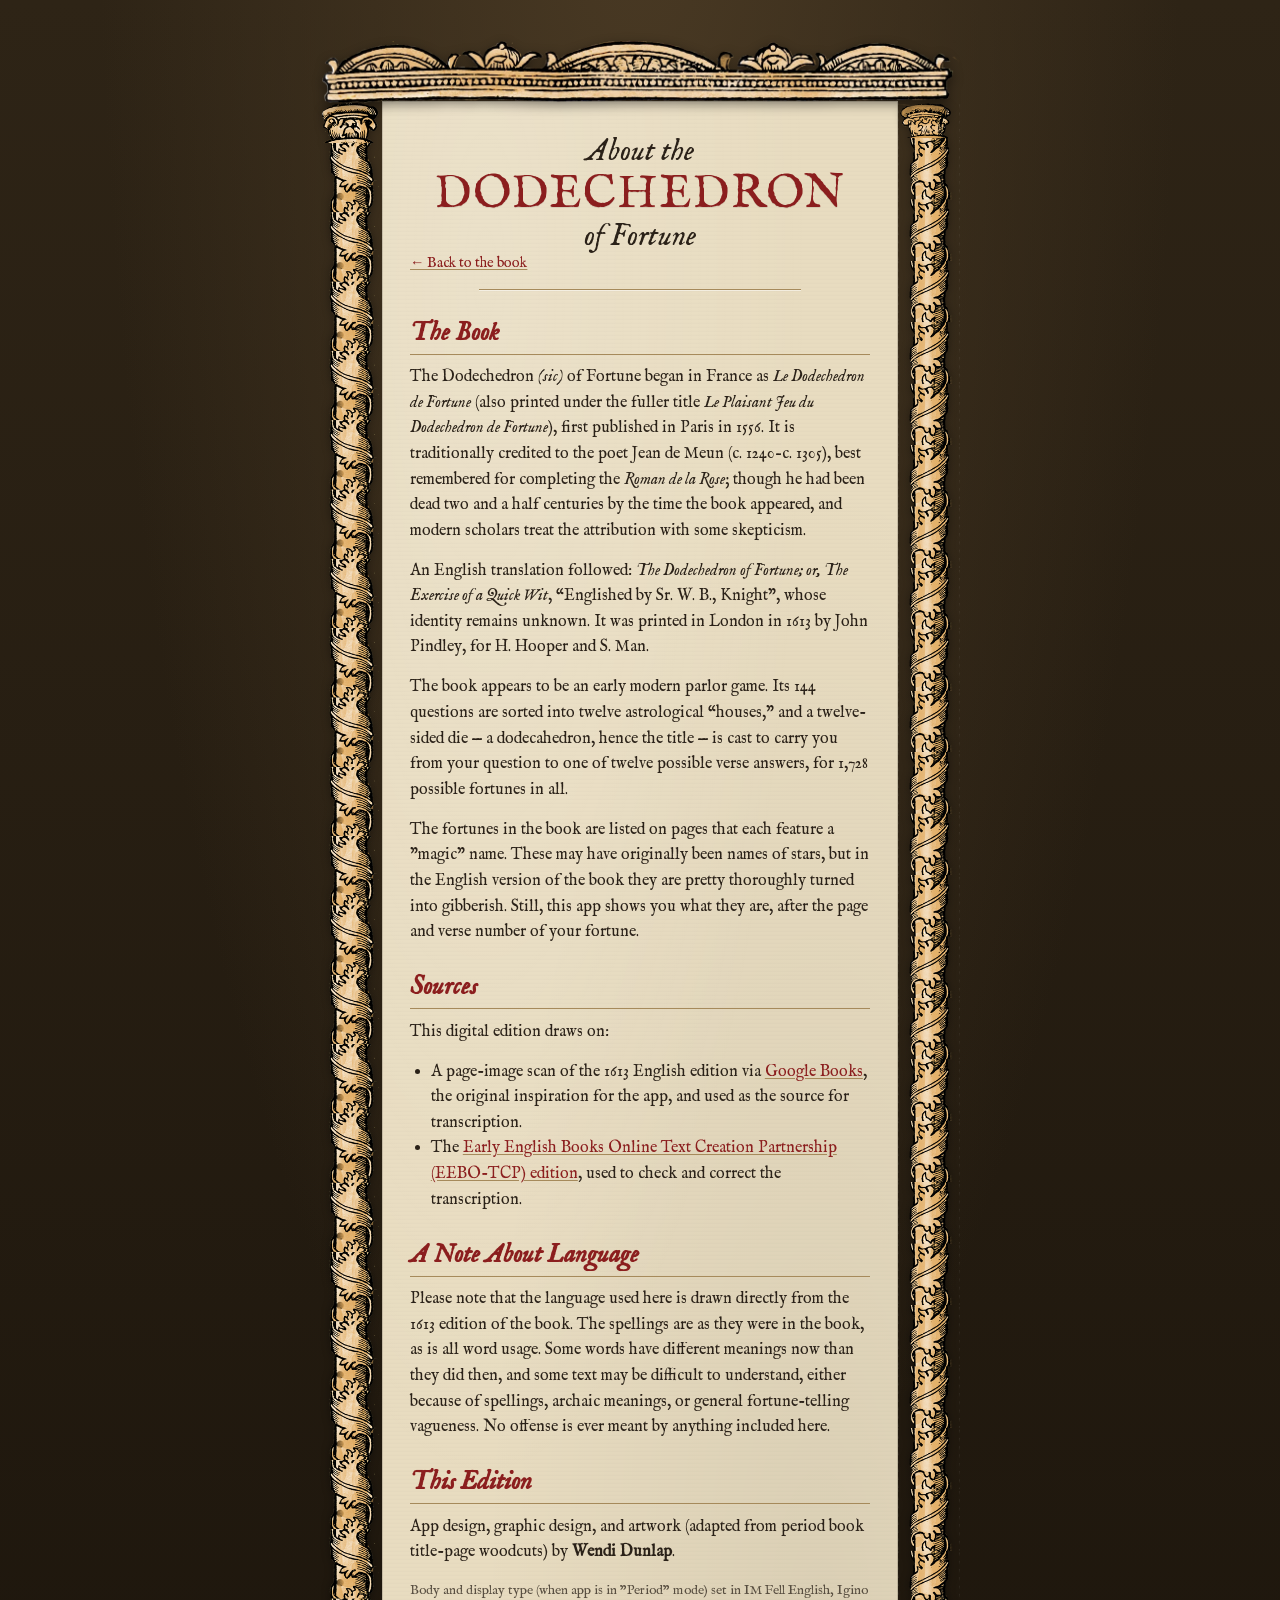
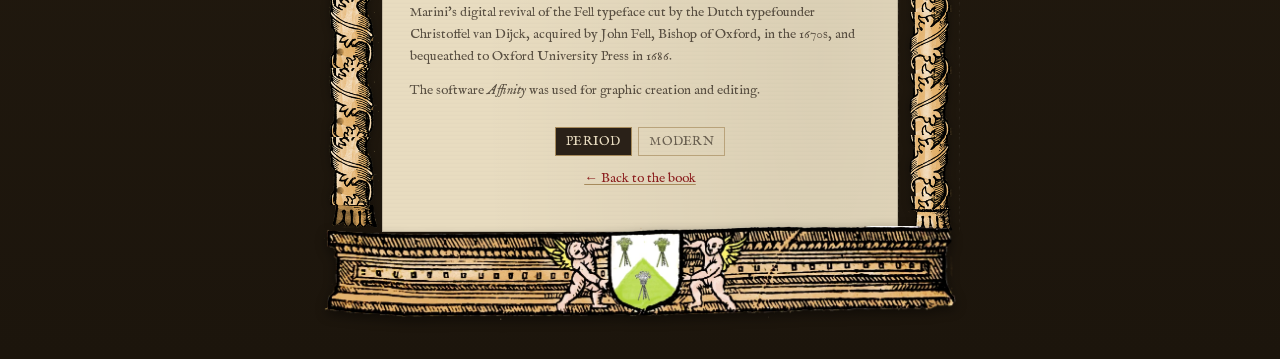
==== credits.html @ a0581f42 "Original upload of project files" ====
<!DOCTYPE html>
<html lang="en">

<head>
    <meta charset="UTF-8">
    <meta name="viewport" content="width=device-width, initial-scale=1">
    <title>About &amp; Credits — The Dodechedron of Fortune</title>
    <link rel="stylesheet" href="dodec1.css">
    <link rel="manifest" href="manifest.json">
    <meta name="theme-color" content="#2e2416">
    <link rel="apple-touch-icon" href="icons/apple-touch-icon.png">

</head>

<body>
    <div id="frame">
        <img id="cornice-top" src="assets/cornice-top.webp" alt="">

        <div id="colonnade">
            <div class="column column-left" aria-hidden="true">
                <img class="col-cap" src="assets/column-left-cap.png" alt="">
                <div class="col-shaft"></div>
                <img class="col-foot" src="assets/column-left-foot.png" alt="">
            </div>

            <div id="container">
                <h1 class="title">
                    <span class="title-line--display">About the</span>
                    <span class="title-line--wordmark">Dodechedron</span>
                    <span class="title-line--display">of Fortune</span>
                </h1>

                <p class="back-link"><a href="dodec1.html">&larr; Back to the book</a></p>

                <hr class="rule" />

                <div class="credits-section">
                    <h2>The Book</h2>
                    <p>
                        The Dodechedron <em>(sic)</em> of Fortune began in France as <em>Le Dodechedron de Fortune</em>
                        (also printed under the fuller title <em>Le Plaisant Jeu du Dodechedron de
                        Fortune</em>), first published in Paris in 1556. It is traditionally credited to the poet Jean de Meun (c.&nbsp;1240&ndash;c.&nbsp;1305),
                        best remembered for completing the <em>Roman de la Rose</em>; though he had
                        been dead two and a half centuries by the time the book appeared, and modern
                        scholars treat the attribution with some skepticism.
                    </p>
                    <p>
                        An English translation followed:
                        <em>The Dodechedron of Fortune; or, The Exercise of a Quick Wit</em>, &ldquo;Englished
                        by Sr.&nbsp;W.&nbsp;B., Knight&rdquo;, whose identity remains unknown. It was printed in London in 1613 by
                        John Pindley, for H.&nbsp;Hooper and S.&nbsp;Man.
                    </p>
                    <p>
                        The book appears to be an early modern parlor game. Its 144 questions are sorted
                        into twelve astrological &ldquo;houses,&rdquo; and a twelve-sided die &mdash; a
                        dodecahedron, hence the title &mdash; is cast to carry you from your question
                        to one of twelve possible verse answers, for 1,728 possible fortunes in all.
                    </p>
		    <p>
                        The fortunes in the book are listed on pages that each feature a "magic" name. These may have originally been names of stars, but in the English version of the book they are pretty thoroughly turned into gibberish. Still, this app shows you what they are, after the page and verse number of your fortune.
                    </p>
                </div>

                <div class="credits-section">
                    <h2>Sources</h2>
                    <p>This digital edition draws on:</p>
                    <ul>
                        <li>A page-image scan of the 1613 English edition via
                            <a href="https://books.google.com/books?id=fYxmAAAAcAAJ" target="_blank" rel="noopener">Google Books</a>,
                            the original inspiration for the app, and used as the source for transcription.</li>
                        <li>The <a href="https://quod.lib.umich.edu/e/eebo2/A07461.0001.001" target="_blank" rel="noopener">Early English Books Online Text Creation Partnership (EEBO-TCP) edition</a>,
                            used to check and correct the transcription.</li>
                    </ul>
                </div>

		<div class="credits-section">
                    <h2>A Note About Language</h2>
                    <p>Please note that the language used here is drawn directly from the 1613 edition of the book. The spellings are as they were in the book, as is all word usage. Some words have different meanings now than they did then, and some text may be difficult to understand, either because of spellings, archaic meanings, or general fortune-telling vagueness. No offense is ever meant by anything included here.
                </div>

                <div class="credits-section">
                    <h2>This Edition</h2>
                    <p>
                        App design, graphic design, and artwork
                        (adapted from period book title-page woodcuts) by <strong>Wendi Dunlap</strong>.
                    </p>
                    <p class="fine-print">
                        Body and display type (when app is in "Period" mode) set in IM&nbsp;Fell English, Igino Marini's digital
                        revival of the Fell typeface cut by the Dutch typefounder
                        Christoffel van Dijck, acquired by John Fell, Bishop of Oxford, in the 1670s,
                        and bequeathed to Oxford University Press in 1686.
                    </p>
		    <p class="fine-print">
                        The software <em>Affinity</em> was used for graphic creation and editing.
                    </p>
                </div>

                <div class="toggle" role="group" aria-label="Typeface">
                    <button type="button" id="btn-blackletter" aria-pressed="true" onclick="setTypeface('blackletter')">Period</button>
                    <button type="button" id="btn-modern" aria-pressed="false" onclick="setTypeface('modern')">Modern</button>
                </div>

                <p class="colophon-link"><a href="dodec1.html">&larr; Back to the book</a></p>
            </div>

            <div class="column column-right" aria-hidden="true">
                <img class="col-cap" src="assets/column-right-cap.png" alt="">
                <div class="col-shaft"></div>
                <img class="col-foot" src="assets/column-right-foot.png" alt="">
            </div>
        </div>

        <img id="base-bottom" src="assets/base.webp" alt="">
    </div>

    <script src="typeface-toggle.js"></script>
    <script>
        window.addEventListener("DOMContentLoaded", initTypeface);
    </script>
</body>

</html>
---- dodec1.css ----
/* ===================================================================
   The Dodechedron of Fortune stylesheet
   =================================================================== */

@font-face {
  font-family: "IM Fell English";
  src: url("fonts/im-fell-english-latin-400-normal.woff2") format("woff2");
  font-weight: 400;
  font-style: normal;
  font-display: swap;
}
@font-face {
  font-family: "IM Fell English";
  src: url("fonts/im-fell-english-latin-400-italic.woff2") format("woff2");
  font-weight: 400;
  font-style: italic;
  font-display: swap;
}

:root {
  --vellum: #e8dcc0;
  --vellum-dim: #ddcda8;
  --ink: #2a2118;
  --rubric: #8b1e1e;
  --rubric-dim: #6e1717;
  --gilt: #9c7a32;
  --gilt-bright: #c39d42;
  --oak: #2e2416;
  --oak-deep: #1c150c;
  --sepia: #a68a5b;
  --display-face: "IM Fell English", Trattatello, "Iowan Old Style", Georgia, serif;
  --body-face: "IM Fell English", Trattatello, "Iowan Old Style", Georgia, serif;
  --label-tracking: 0.02em;

  --col-w: clamp(34px, 8vw, 62px);
}

/* ---- accessibility: modern typeface mode ---- */
html.modern-mode {
  --display-face: Georgia, "Times New Roman", serif;
  --body-face: Georgia, "Times New Roman", serif;
}
html.modern-mode .title-line--display,
html.modern-mode .field label,
html.modern-mode .house-label {
  font-style: normal !important;
}
html.modern-mode .magic-word { font-weight: 700; }

* { box-sizing: border-box; }

html, body {
  overflow-x: hidden;
  margin: 0;
  padding: 0;
  background: var(--oak);
  background-image:
    radial-gradient(ellipse at 50% -10%, #4a3a24 0%, transparent 60%),
    linear-gradient(var(--oak), var(--oak-deep));
  min-height: 100%;
  color: var(--ink);
  font-family: var(--body-face);
}

body {
  display: flex;
  justify-content: center;
  padding: clamp(10px, 3vw, 40px) clamp(6px, 2vw, 24px);
}

/* ---- the title-page frame: cornice / columns / base ---- */

#frame {
  width: 100%;
  max-width: 640px;
}

#cornice-top {
  width: 100%;
  display: block;
  filter: drop-shadow(0 4px 6px rgba(0,0,0,0.45));
  position: relative;
  z-index: 2;
}

#colonnade {
  display: flex;
  align-items: stretch;
  margin-top: -6px;
}

.column {
  width: var(--col-w);
  flex: none;
  display: flex;
  flex-direction: column;
  filter: drop-shadow(0 0 4px rgba(0,0,0,0.35));
}
.column img.col-cap,
.column img.col-foot {
  width: 100%;
  display: block;
  flex: none;
}
.column .col-shaft {
  flex: 1 1 auto;
  width: 100%;
  background-repeat: repeat-y;
  background-size: 100% auto;
  background-position: top center;
}
.column-left .col-shaft { background-image: url("assets/column-left-shaft-tile.png"); }
.column-right .col-shaft { background-image: url("assets/column-right-shaft-tile.png"); }

#container {
  flex: 1 1 auto;
  min-width: 0;
  position: relative;
  background: var(--vellum);
  background-image:
    repeating-linear-gradient(0deg, rgba(0,0,0,0.015) 0px, transparent 2px, transparent 4px),
    radial-gradient(ellipse at 20% 10%, rgba(255,255,255,0.15), transparent 55%),
    radial-gradient(ellipse at 85% 90%, rgba(0,0,0,0.06), transparent 55%);
  padding: clamp(16px, 4vw, 32px) clamp(14px, 3vw, 28px);
  box-shadow: inset 0 0 0 1px rgba(0,0,0,0.15);
}

#base-bottom {
  width: 100%;
  display: block;
  margin-top: -6px;
  filter: drop-shadow(0 4px 6px rgba(0,0,0,0.45));
  position: relative;
  z-index: 2;
}

/* ---- title block ---- */

h1.title {
  font-family: var(--display-face);
  text-align: center;
  line-height: 1.08;
  margin: 0.1em 0 0;
}
h1.title .title-line--display {
  display: block;
  font-style: italic;
  font-weight: 400;
  color: var(--ink);
  font-size: clamp(1.4rem, 6vw, 1.9rem);
}
h1.title .title-line--wordmark {
  display: block;
  font-style: normal;
  font-weight: 400;
  text-transform: uppercase;
  color: var(--rubric);
  font-size: clamp(1.7rem, 9.5vw, 2.9rem);
  letter-spacing: 0.02em;
  text-shadow: 0 1px 0 rgba(0,0,0,0.08);
  margin: 0.02em 0;
}

.subtitle {
  text-align: center;
  font-style: italic;
  color: var(--ink);
  font-size: 0.95rem;
  margin: 0.35em 0 0;
  opacity: 0.85;
}

.rule {
  border: none;
  border-top: 1px solid var(--sepia);
  border-bottom: 1px solid rgba(255,255,255,0.5);
  margin: 1.1em auto;
  width: 70%;
}

.rule--wide { width: 100%; }

/* ---- the consultation form ---- */

.consult {
  display: flex;
  flex-direction: column;
  gap: 1em;
  margin: 1.2em 0;
}

.field {
  display: flex;
  flex-direction: column;
  gap: 0.3em;
}

.field label {
  font-family: var(--display-face);
  color: var(--rubric);
  font-size: clamp(1.05rem, 4vw, 1.25rem);
  letter-spacing: var(--label-tracking);
}
html.modern-mode .field label {
  font-family: var(--body-face);
  font-weight: 700;
  font-style: italic;
  font-size: 1rem;
}

select {
  width: 100%;
  max-width: 100%;
  font-family: var(--body-face);
  font-size: 1.05rem;
  color: var(--ink);
  background: var(--vellum-dim);
  border: 1px solid var(--ink);
  border-radius: 0;
  padding: 0.5em 0.7em;
  box-shadow: inset 0 1px 3px rgba(0,0,0,0.18);
  appearance: none;
  -webkit-appearance: none;
  background-image: linear-gradient(45deg, transparent 50%, var(--rubric) 50%),
                     linear-gradient(135deg, var(--rubric) 50%, transparent 50%);
  background-position: calc(100% - 18px) calc(1.1em + 1px), calc(100% - 12px) calc(1.1em + 1px);
  background-size: 6px 6px, 6px 6px;
  background-repeat: no-repeat;
}
select:focus-visible,
button:focus-visible,
.toggle button:focus-visible {
  outline: 3px solid var(--gilt-bright);
  outline-offset: 2px;
}

/* ---- the cast-the-die button ---- */

.cast-wrap { display: flex; justify-content: center; margin: 1.4em 0 0.6em; }

button.cast {
  font-family: var(--display-face);
  font-size: clamp(1.2rem, 5vw, 1.5rem);
  color: var(--vellum);
  background: radial-gradient(circle at 35% 30%, var(--rubric-dim), var(--oak-deep) 78%);
  border: 2px solid var(--gilt);
  border-radius: 50%;
  width: clamp(120px, 30vw, 150px);
  aspect-ratio: 1 / 1;
  cursor: pointer;
  box-shadow: 0 4px 10px rgba(0,0,0,0.5), inset 0 0 0 3px rgba(156,122,50,0.35);
  transition: transform 0.15s ease, box-shadow 0.15s ease;
  letter-spacing: 0.02em;
}
button.cast:hover {
  transform: translateY(-2px);
  box-shadow: 0 7px 14px rgba(0,0,0,0.55), inset 0 0 0 3px rgba(195,157,66,0.55);
}
button.cast:active { transform: translateY(0); }

@media (prefers-reduced-motion: reduce) {
  button.cast, button.cast:hover { transition: none; transform: none; }
}

/* ---- the answer ---- */

.leaf {
  margin-top: 1.4em;
  padding-top: 1.2em;
  border-top: 2px double var(--ink);
  min-height: 2em;
}

#answerPage:not(:empty) {
  border: 1px solid var(--rubric);
  box-shadow: inset 0 0 0 3px var(--vellum), inset 0 0 0 4px var(--rubric-dim);
  padding: 0.9em 1.1em;
  margin-top: 0.8em;
  background: rgba(255,255,255,0.25);
}

.hero-wrap {
  display: flex;
  justify-content: center;
  margin: 1.3em 0;
}
.hero-stage {
  position: relative;
  display: inline-block;
  width: min(78%, 320px);
}
.hero-base {
  width: 100%;
  height: auto;
  display: block;
  filter: drop-shadow(0 3px 8px rgba(0,0,0,0.35));
}

/* the clickable die, positioned over the case's empty red window
   (measured as a % of the source image's own dimensions so it stays
   aligned at any display size) */
.die-hotspot {
  position: absolute;
  left: 40.0%;
  top: 19.13%;
  width: 20.0%;
  height: 19.13%;
  padding: 0;
  border: 0;
  background: transparent;
  cursor: pointer;
  -webkit-tap-highlight-color: transparent;
}
.die-hotspot img {
  width: 100%;
  height: 100%;
  object-fit: fill;
  display: block;
  pointer-events: none;
}
.die-hotspot:hover img { filter: brightness(1.08); }
.die-hotspot:focus-visible {
  outline: 3px solid var(--gilt-bright);
  outline-offset: 2px;
  border-radius: 4px;
}

.house-label {
  font-family: var(--display-face);
  color: var(--rubric);
  font-size: clamp(1.2rem, 5vw, 1.5rem);
  display: block;
  margin-bottom: 0.2em;
}

.query-text {
  font-style: italic;
  font-size: 1.05rem;
}

.category-tag {
  font-size: 0.85rem;
  color: var(--gilt);
}

.verse-text {
  font-size: clamp(1.15rem, 4.4vw, 1.4rem);
  font-style: italic;
  line-height: 1.5;
  margin: 0.9em 0 0.4em;
}

.dropcap {
  font-family: var(--display-face);
  font-style: normal;
  font-size: 2.6em;
  color: var(--rubric);
  float: left;
  line-height: 0.75;
  margin: 0.03em 0.08em 0 0;
}
.dropcap::before {
  content: "\201C";
  display: inline-block;
  font-size: 0.38em;
  font-family: var(--body-face);
  color: var(--sepia);
  vertical-align: top;
  margin-right: 0.03em;
}

.quote-mark {
  color: var(--sepia);
}

.marginalia {
  font-size: 0.85rem;
  color: var(--ink);
  opacity: 0.7;
  margin-top: 0.6em;
}
.marginalia .magic-word { font-style: italic; }

.workings {
  margin-top: 0.9em;
  font-size: 0.8rem;
  color: var(--ink);
  opacity: 0.6;
  font-style: italic;
  line-height: 1.4;
}

.placeholder-note {
  font-style: italic;
  opacity: 0.75;
}

/* ---- typeface toggle ---- */

.toggle {
  display: flex;
  justify-content: center;
  gap: 0.4em;
  margin-top: 1.6em;
}

.toggle button {
  font-family: var(--body-face);
  font-size: 0.8rem;
  letter-spacing: var(--label-tracking);
  text-transform: uppercase;
  background: transparent;
  border: 1px solid var(--sepia);
  color: var(--ink);
  padding: 0.4em 0.8em;
  cursor: pointer;
  opacity: 0.65;
}
.toggle button[aria-pressed="true"] {
  background: var(--ink);
  color: var(--vellum);
  opacity: 1;
}

/* ---- small screens ---- */

@media (max-width: 400px) {
  #container { padding: 18px 14px; outline-offset: 4px; }
  .dropcap { font-size: 2.2em; }
}

/* ---- credits / about page ---- */

.colophon-link {
  text-align: center;
  font-size: 0.85rem;
  margin-top: 1em;
}
.colophon-link a,
.back-link a,
.credits-section a {
  color: var(--rubric);
  text-decoration: underline;
  text-decoration-color: var(--sepia);
  text-underline-offset: 0.15em;
}
.colophon-link a:hover,
.back-link a:hover,
.credits-section a:hover {
  color: var(--rubric-dim);
}

.back-link {
  font-size: 0.9rem;
  margin: 0 0 1em;
}

.credits-section {
  margin: 1.6em 0;
}
.credits-section h2 {
  font-family: var(--display-face);
  font-style: italic;
  color: var(--rubric);
  font-size: clamp(1.3rem, 5vw, 1.6rem);
  margin: 0 0 0.4em;
  border-bottom: 1px solid var(--sepia);
  padding-bottom: 0.2em;
}
html.modern-mode .credits-section h2 { font-style: normal; font-weight: 700; }

.credits-section p {
  line-height: 1.6;
  margin: 0 0 0.9em;
}

.credits-section ul {
  margin: 0 0 0.9em;
  padding-left: 1.3em;
  line-height: 1.6;
}

.credits-section .fine-print {
  font-size: 0.85rem;
  opacity: 0.75;
}
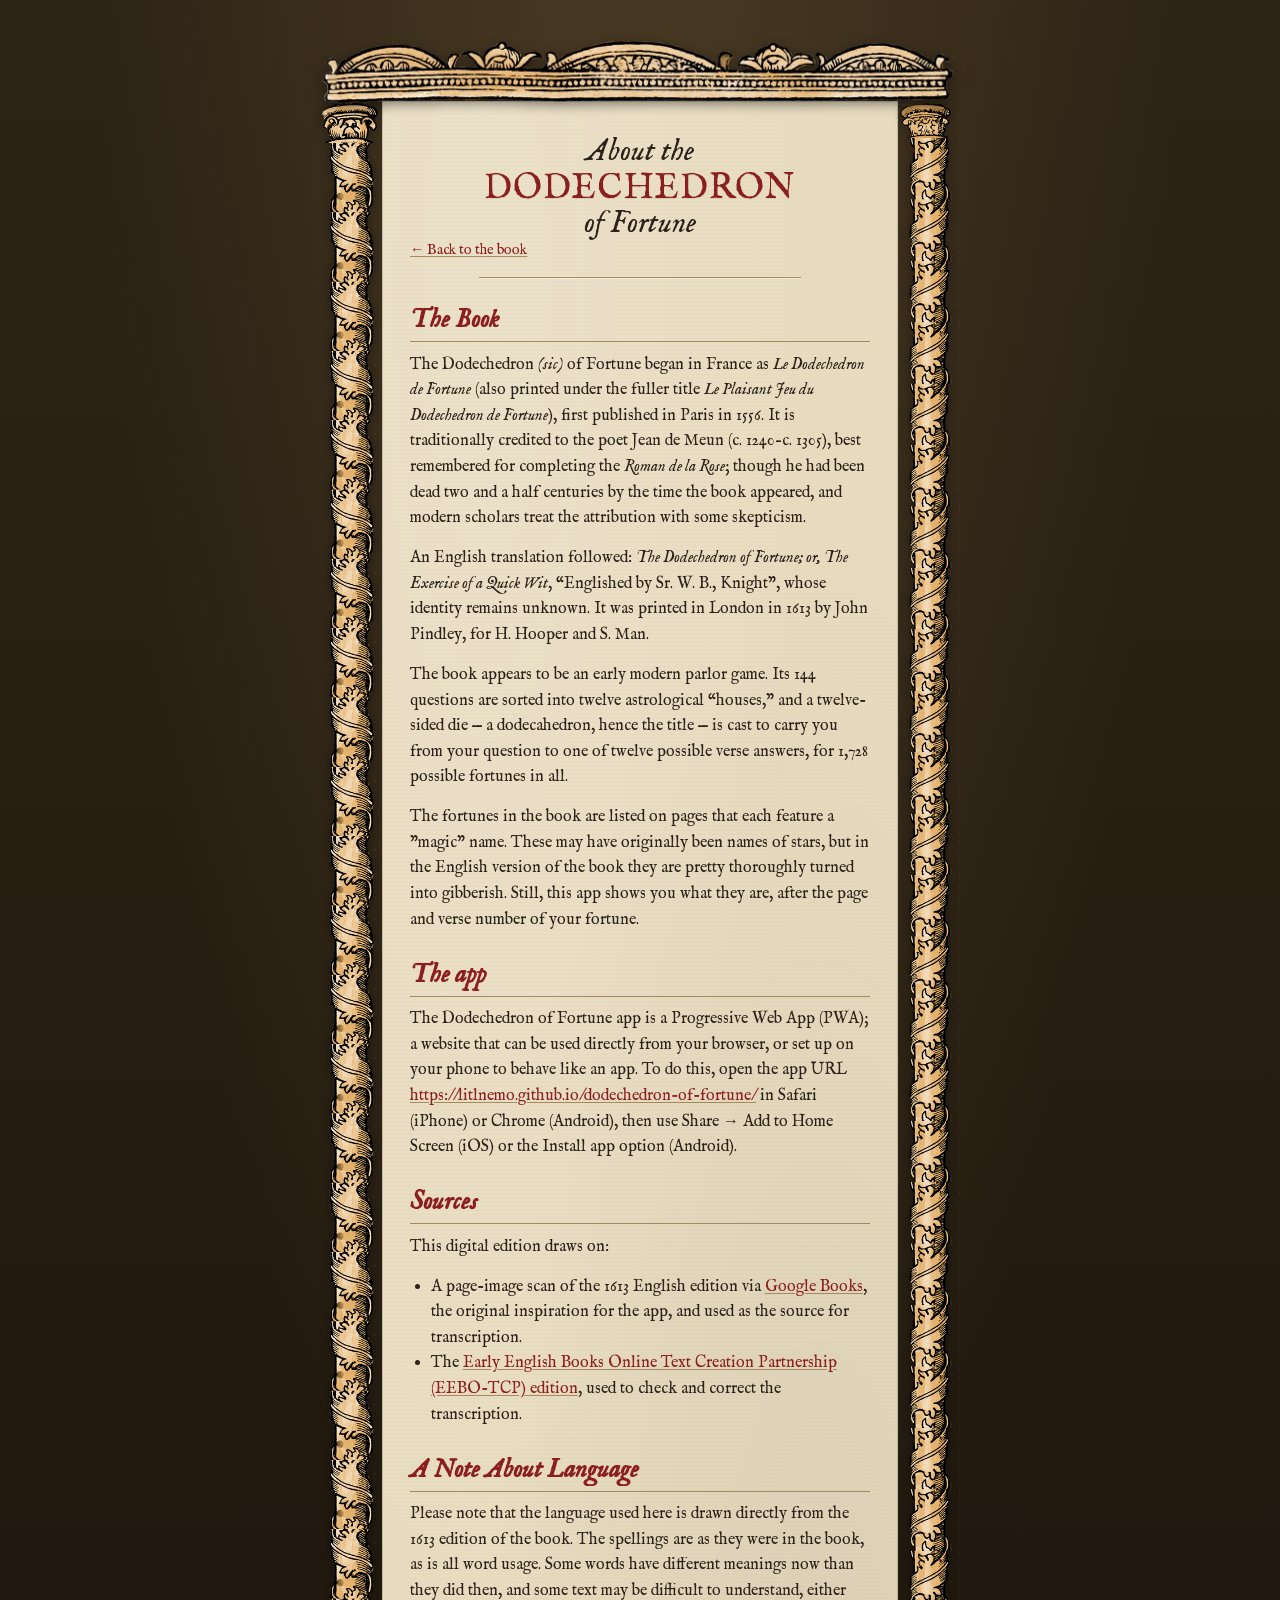
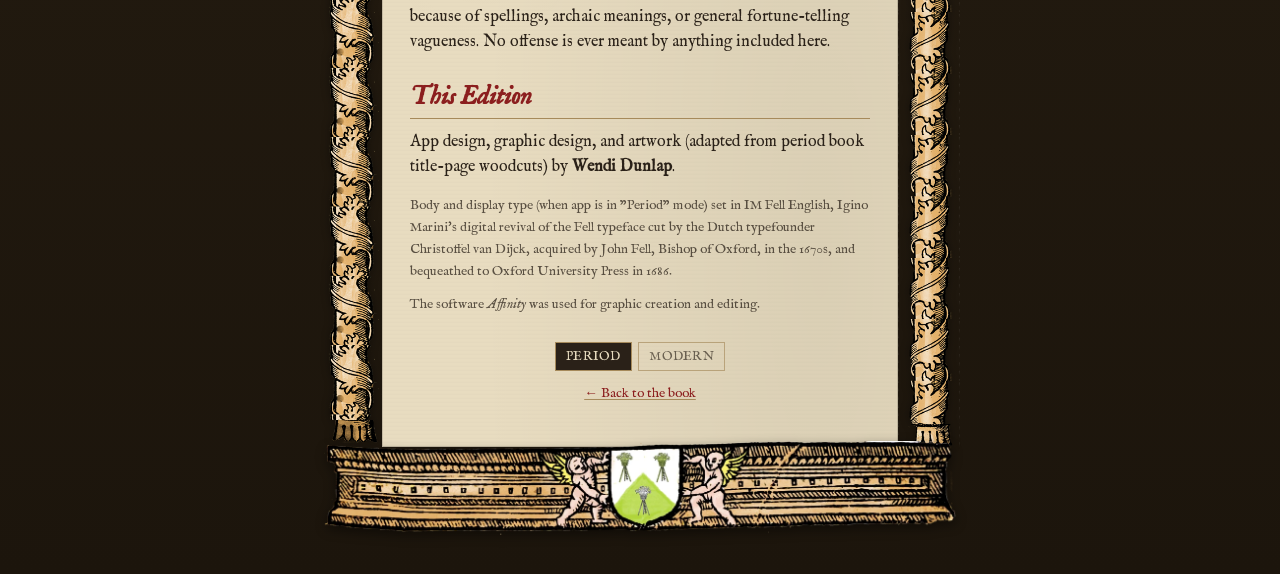
==== commit e5697d2c: "Update credits.html Added section about PWA, added missing /p tag" ====
--- a/credits.html
+++ b/credits.html
@@ -60,6 +60,10 @@
                         The fortunes in the book are listed on pages that each feature a "magic" name. These may have originally been names of stars, but in the English version of the book they are pretty thoroughly turned into gibberish. Still, this app shows you what they are, after the page and verse number of your fortune.
                     </p>
                 </div>
+				<div class="credits-section">
+					<h2>The app</h2>
+					<p>The Dodechedron of Fortune app is a Progressive Web App (PWA); a website that can be used directly from your browser, or set up on your phone to behave like an app. To do this, open the app URL <a href="https://litlnemo.github.io/dodechedron-of-fortune/">https://litlnemo.github.io/dodechedron-of-fortune/</a> in Safari (iPhone) or Chrome (Android), then use Share → Add to Home Screen (iOS) or the Install app option (Android).</p>
+				</div>
 
                 <div class="credits-section">
                     <h2>Sources</h2>
@@ -75,7 +79,7 @@
 
 		<div class="credits-section">
                     <h2>A Note About Language</h2>
-                    <p>Please note that the language used here is drawn directly from the 1613 edition of the book. The spellings are as they were in the book, as is all word usage. Some words have different meanings now than they did then, and some text may be difficult to understand, either because of spellings, archaic meanings, or general fortune-telling vagueness. No offense is ever meant by anything included here.
+                    <p>Please note that the language used here is drawn directly from the 1613 edition of the book. The spellings are as they were in the book, as is all word usage. Some words have different meanings now than they did then, and some text may be difficult to understand, either because of spellings, archaic meanings, or general fortune-telling vagueness. No offense is ever meant by anything included here.</p>
                 </div>
 
                 <div class="credits-section">
@@ -100,7 +104,7 @@
                     <button type="button" id="btn-modern" aria-pressed="false" onclick="setTypeface('modern')">Modern</button>
                 </div>
 
-                <p class="colophon-link"><a href="dodec1.html">&larr; Back to the book</a></p>
+                <p class="colophon-link"><a href="index.html">&larr; Back to the book</a></p>
             </div>
 
             <div class="column column-right" aria-hidden="true">
--- a/dodec1.css
+++ b/dodec1.css
@@ -155,7 +155,7 @@
   font-weight: 400;
   text-transform: uppercase;
   color: var(--rubric);
-  font-size: clamp(1.7rem, 9.5vw, 2.9rem);
+  font-size: clamp(1.7rem, 8.2vw, 2.2rem);
   letter-spacing: 0.02em;
   text-shadow: 0 1px 0 rgba(0,0,0,0.08);
   margin: 0.02em 0;
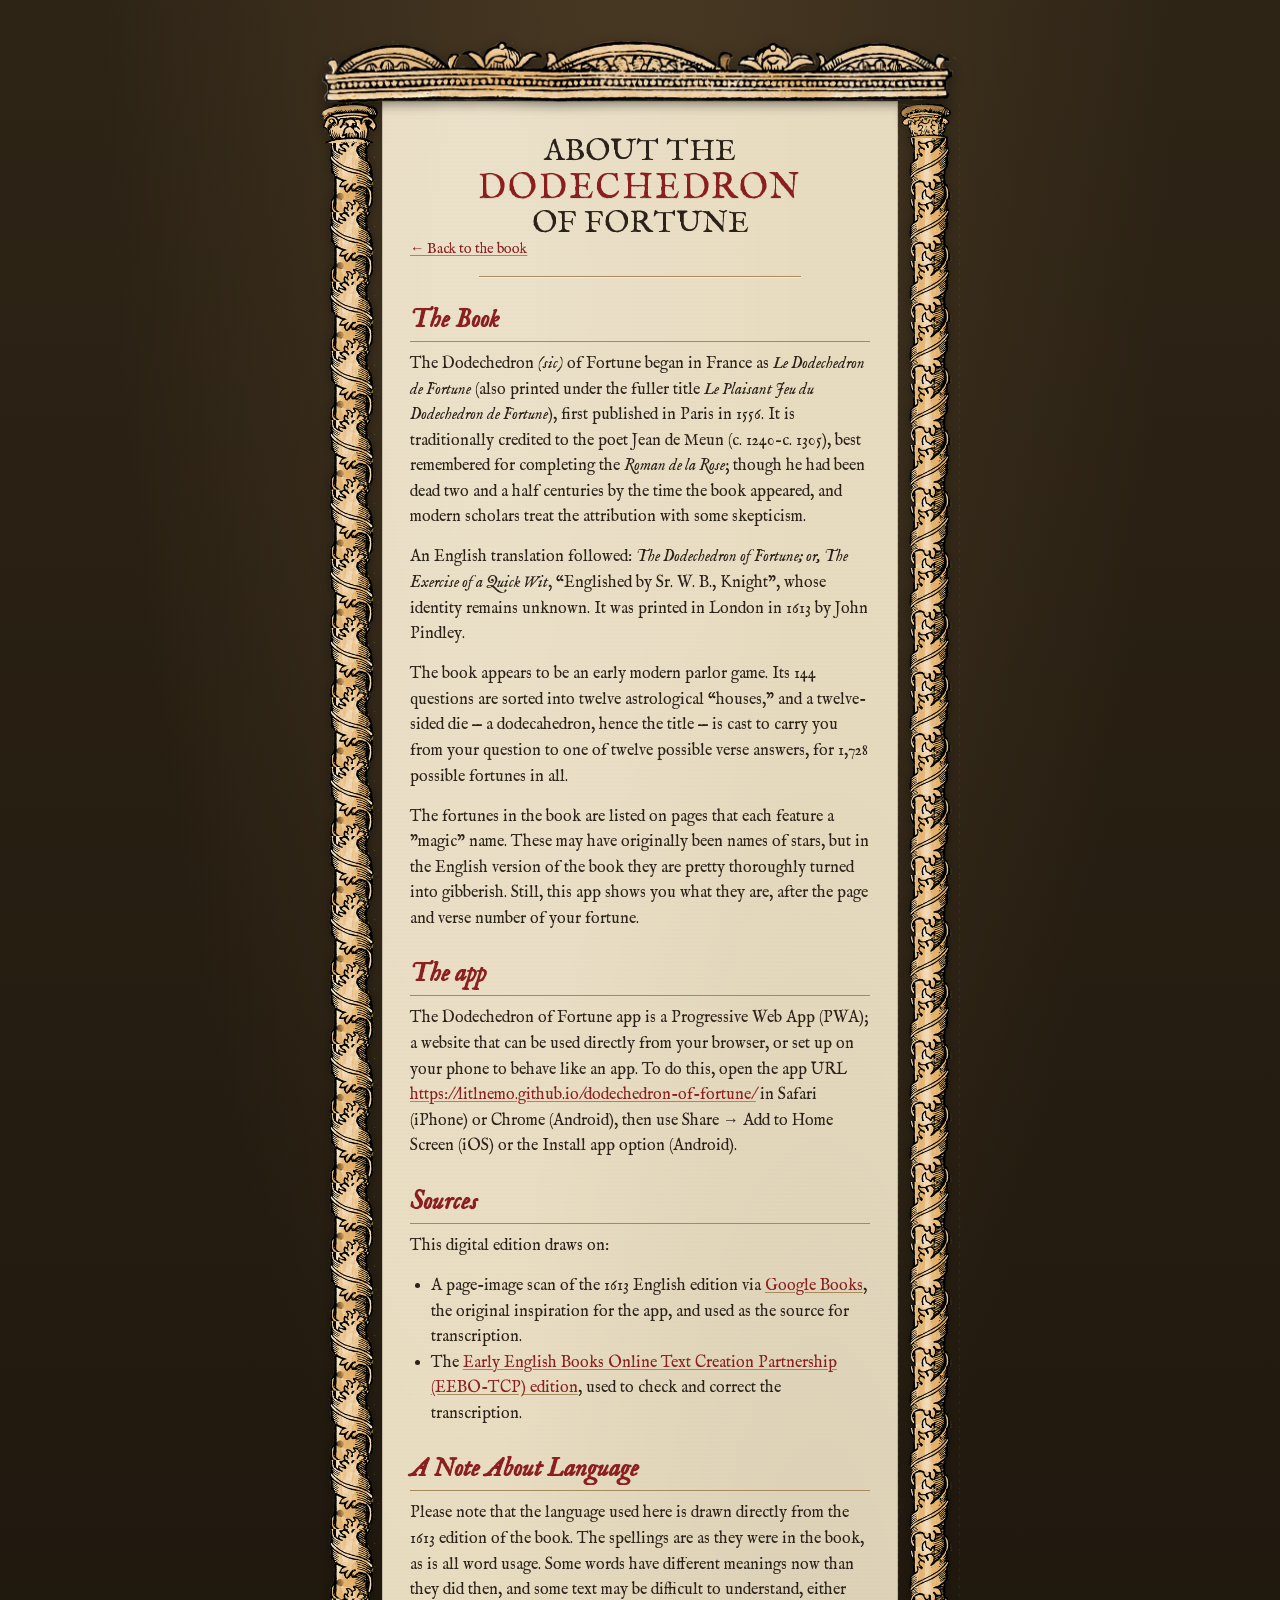
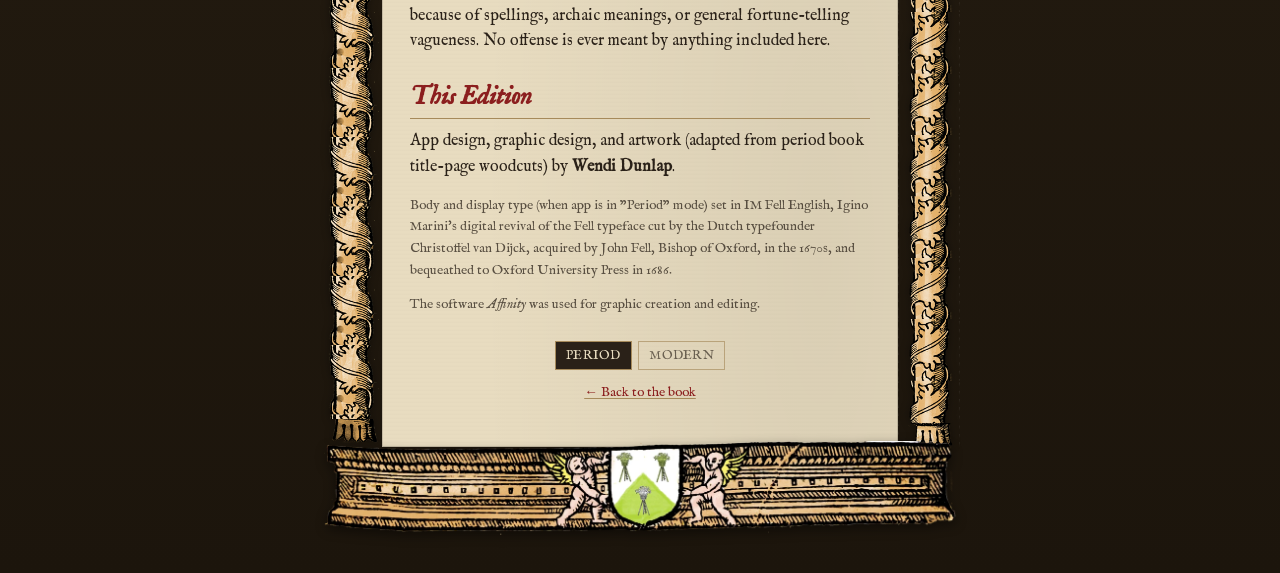
==== commit 7f0c600c: "Update credits.html" ====
--- a/credits.html
+++ b/credits.html
@@ -48,7 +48,7 @@
                         An English translation followed:
                         <em>The Dodechedron of Fortune; or, The Exercise of a Quick Wit</em>, &ldquo;Englished
                         by Sr.&nbsp;W.&nbsp;B., Knight&rdquo;, whose identity remains unknown. It was printed in London in 1613 by
-                        John Pindley, for H.&nbsp;Hooper and S.&nbsp;Man.
+                        John Pindley.
                     </p>
                     <p>
                         The book appears to be an early modern parlor game. Its 144 questions are sorted
--- a/dodec1.css
+++ b/dodec1.css
@@ -144,10 +144,19 @@
 }
 h1.title .title-line--display {
   display: block;
-  font-style: italic;
+  font-style: normal;
   font-weight: 400;
+  text-transform: uppercase;
   color: var(--ink);
   font-size: clamp(1.4rem, 6vw, 1.9rem);
+}
+h1.title .title-line--display-small {
+  display: block;
+  font-style: normal;
+  font-weight: 400;
+  text-transform: uppercase;
+  color: var(--ink);
+  font-size: clamp(0.8rem, 6vw, 1.2rem);
 }
 h1.title .title-line--wordmark {
   display: block;
@@ -156,16 +165,26 @@
   text-transform: uppercase;
   color: var(--rubric);
   font-size: clamp(1.7rem, 8.2vw, 2.2rem);
-  letter-spacing: 0.02em;
+  letter-spacing: 0.05em;
   text-shadow: 0 1px 0 rgba(0,0,0,0.08);
-  margin: 0.02em 0;
+  margin: 0.02em 0 0 0;
 }
 
 .subtitle {
   text-align: center;
-  font-style: italic;
-  color: var(--ink);
-  font-size: 0.95rem;
+  text-transform: uppercase;
+  color: var(--ink);
+  font-size: 1.25rem;
+  margin: 0 0 0 0.35em;
+  letter-spacing: 0.05em;
+  opacity: 0.85;
+}
+
+.subtitle-translator-credit {
+  text-align: center;
+  font-style: italic;
+  color: var(--ink);
+  font-size: 1.0rem;
   margin: 0.35em 0 0;
   opacity: 0.85;
 }
